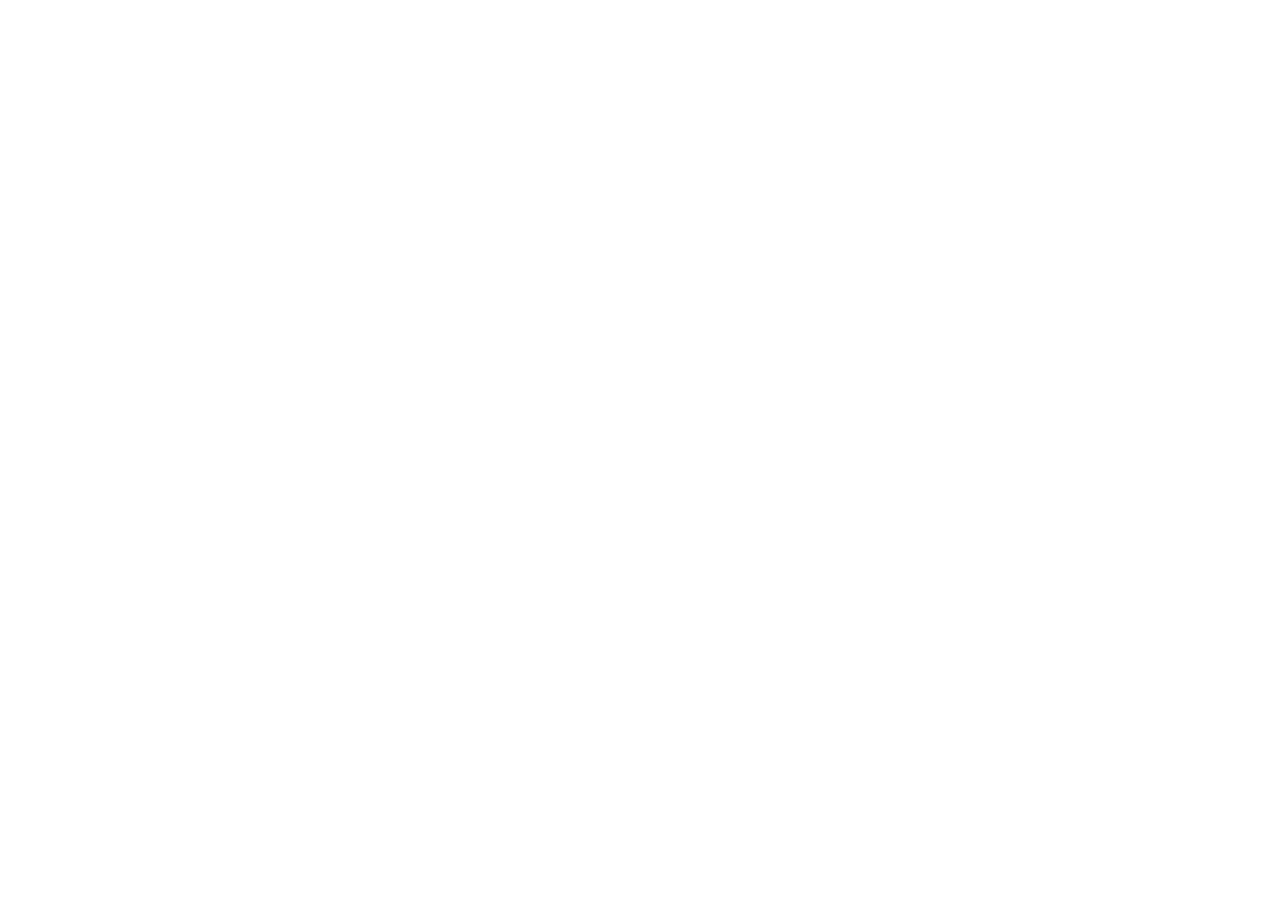
==== index.html @ fa435389 "Add files via upload" ====
<!doctype html>
<html lang="en">
  <head>
    <meta charset="UTF-8" />
    <link rel="icon" type="image/svg+xml" href="/vite.svg" />
    <meta name="viewport" content="width=device-width, initial-scale=1.0" />
    <title>PCTran TRIGA - Reactor Simulator</title>
    <script type="module" crossorigin src="/assets/index-DJJvks9R.js"></script>
    <link rel="stylesheet" crossorigin href="/assets/index-BDnC0hQQ.css">
  </head>
  <body>
    <div id="root"></div>
  </body>
</html>
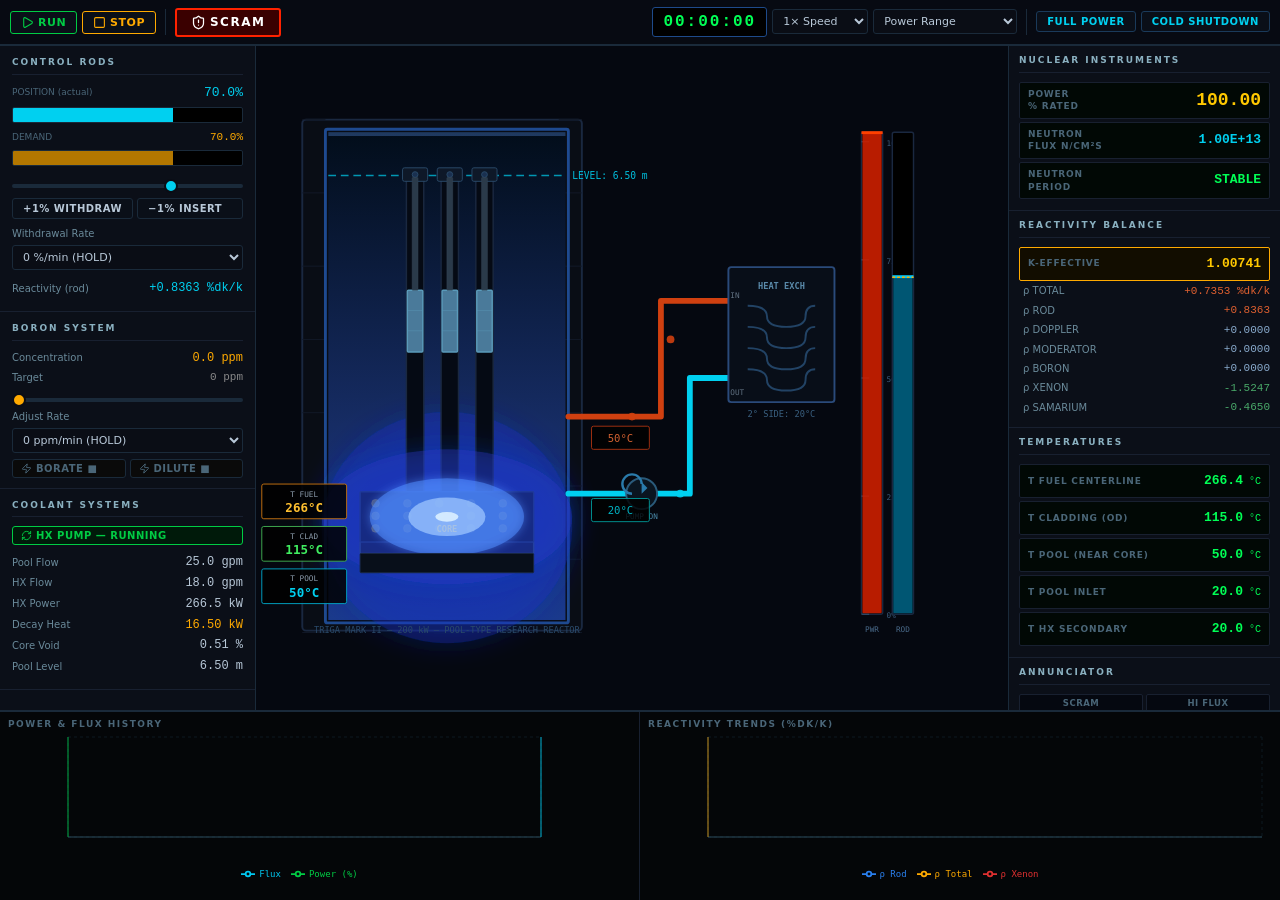
==== commit 685372ba: "Update index.html" ====
--- a/index.html
+++ b/index.html
@@ -5,8 +5,8 @@
     <link rel="icon" type="image/svg+xml" href="/vite.svg" />
     <meta name="viewport" content="width=device-width, initial-scale=1.0" />
     <title>PCTran TRIGA - Reactor Simulator</title>
-    <script type="module" crossorigin src="/assets/index-DJJvks9R.js"></script>
-    <link rel="stylesheet" crossorigin href="/assets/index-BDnC0hQQ.css">
+    <script type="module" crossorigin src="./assets/index-DJJvks9R.js"></script>
+    <link rel="stylesheet" crossorigin href="./assets/index-BDnC0hQQ.css">
   </head>
   <body>
     <div id="root"></div>
--- a/assets/index-BDnC0hQQ.css
+++ b/assets/index-BDnC0hQQ.css
@@ -0,0 +1 @@
+:root{--bg:#06080d;--bg-panel:#0b0f18;--bg-display:#010805;--bg-control:#0a0d15;--bg-section:#0e1420;--border:#182030;--border-dim:#1a2a3a;--border-hi:#1e4a8a;--border-accent:#2a6df4;--text:#b8c8d8;--text-dim:#4a6678;--text-label:#6a8a9a;--text-section:#8ab0c0;--green:#0c4;--green-hi:#0f5;--amber:#fa0;--amber-hi:#ffc800;--cyan:#00d0f0;--red:#f20;--red-hi:#f50;--blue:#2a70f0;--blue-dim:#1a3060;--font-mono:"Courier New", "Lucida Console", monospace;--font-ui:"Segoe UI", system-ui, -apple-system, sans-serif}*,:before,:after{box-sizing:border-box;margin:0;padding:0}html,body{height:100%;overflow:hidden}body{background:var(--bg);color:var(--text);font-family:var(--font-ui);font-size:12px;line-height:1.4}.sim-wrap{background:var(--bg);flex-direction:column;height:100vh;display:flex;overflow:hidden}.top-bar{border-bottom:2px solid var(--border-dim);background:#070a12;flex-wrap:wrap;flex-shrink:0;align-items:center;gap:6px;min-height:46px;padding:6px 10px;display:flex}.top-bar-sep{background:var(--border-dim);width:1px;height:26px;margin:0 4px}.top-bar-group{align-items:center;gap:5px;display:flex}.sim-clock{font-family:var(--font-mono);color:var(--green-hi);border:1px solid var(--border-hi);letter-spacing:2px;text-align:center;background:#000;border-radius:3px;min-width:90px;padding:3px 10px;font-size:16px;font-weight:700}.scram-annunciator{border:2px solid var(--red);color:var(--red-hi);font-family:var(--font-mono);letter-spacing:1px;background:#200000;border-radius:4px;align-items:center;gap:8px;padding:4px 12px;font-size:11px;font-weight:700;animation:.4s infinite alternate scram-flash;display:flex}@keyframes scram-flash{0%{box-shadow:0 0 0px var(--red);background:#200000}to{box-shadow:0 0 16px var(--red);background:#3a0000}}.btn{font-family:var(--font-ui);letter-spacing:.5px;color:var(--text);border:1px solid var(--border-dim);cursor:pointer;-webkit-user-select:none;user-select:none;white-space:nowrap;background:#0a0f18;border-radius:3px;align-items:center;gap:4px;padding:4px 10px;font-size:11px;font-weight:600;transition:all .12s;display:inline-flex}.btn:hover{border-color:var(--border-accent);color:#fff;background:#10182a}.btn-run{color:var(--green);border-color:var(--green)}.btn-run:hover{box-shadow:0 0 8px var(--green);background:#002010}.btn-run.active{box-shadow:0 0 6px var(--green);background:#001a0c}.btn-stop{color:var(--amber);border-color:var(--amber)}.btn-stop:hover{box-shadow:0 0 8px var(--amber);background:#1a1000}.btn-scram{color:#fff;border:2px solid var(--red);letter-spacing:1.5px;background:#3a0000;padding:5px 14px;font-size:12px}.btn-scram:hover{box-shadow:0 0 12px var(--red);background:#500}.btn-scram.scrammed{box-shadow:0 0 20px var(--red);background:#600000;animation:.5s infinite alternate scram-btn-pulse}@keyframes scram-btn-pulse{0%{box-shadow:0 0 8px var(--red)}to{box-shadow:0 0 24px var(--red)}}.btn-reset{color:var(--amber);border-color:var(--amber);background:#1a1000;padding:3px 8px;font-size:10px}.btn-reset:hover{background:#2a1a00}.btn-init{color:var(--cyan);border-color:#1a3a5a;font-size:10px}.btn-init:hover{border-color:var(--cyan);background:#001820}.btn-toggle{padding:3px 8px;font-size:10px}.btn-toggle.on{color:var(--green);border-color:var(--green);background:#001a0a}.btn-toggle.off{color:var(--text-dim);border-color:var(--border-dim);background:#0a0a0a}.ctrl-select{color:var(--text);border:1px solid var(--border-dim);font-size:11px;font-family:var(--font-ui);cursor:pointer;background:#0a0d15;border-radius:3px;outline:none;padding:4px 6px}.ctrl-select:hover{border-color:var(--border-hi)}.ctrl-select option{background:#0a0d15}.main-grid{flex:1;grid-template-columns:256px 1fr 272px;min-height:0;display:grid;overflow:hidden}.ctrl-col{background:var(--bg-panel);border-right:1px solid var(--border-dim);overflow:hidden auto}.ctrl-col::-webkit-scrollbar{width:4px}.ctrl-col::-webkit-scrollbar-thumb{background:var(--border-dim);border-radius:2px}.mimic-col{background:#050810;position:relative;overflow:hidden}.instr-col{background:var(--bg-panel);border-left:1px solid var(--border-dim);overflow:hidden auto}.instr-col::-webkit-scrollbar{width:4px}.instr-col::-webkit-scrollbar-thumb{background:var(--border-dim);border-radius:2px}.ctrl-section{border-bottom:1px solid var(--border);padding:10px 12px}.section-title{letter-spacing:2px;color:var(--text-section);text-transform:uppercase;border-bottom:1px solid var(--border);margin-bottom:9px;padding-bottom:5px;font-size:9px;font-weight:700}.rod-display{align-items:stretch;gap:8px;margin-bottom:8px;display:flex}.rod-label{color:var(--text-dim);writing-mode:vertical-rl;text-orientation:mixed;font-size:10px;rotate:180deg}.rod-bar-wrap{flex-direction:column;flex:1;gap:2px;display:flex}.rod-track{border:1px solid var(--border-dim);background:#000;border-radius:2px;height:16px;position:relative;overflow:hidden}.rod-fill-pos{background:var(--cyan);height:100%;transition:width .15s linear}.rod-fill-dem{background:var(--amber);opacity:.7;height:100%;transition:width .15s linear}.rod-num-row{justify-content:space-between;align-items:center;display:flex}.rod-num-label{color:var(--text-dim);font-size:9px}.rod-num-val{font-family:var(--font-mono);color:var(--cyan);font-size:13px}.rod-num-val.demand{color:var(--amber);font-size:11px}.slider{appearance:none;background:var(--border-dim);cursor:pointer;border-radius:2px;outline:none;width:100%;height:4px}.slider::-webkit-slider-thumb{-webkit-appearance:none;background:var(--cyan);cursor:pointer;border:2px solid #0a0d15;border-radius:50%;width:14px;height:14px}.slider.amber-thumb::-webkit-slider-thumb{background:var(--amber)}.slider:hover{background:var(--border-hi)}.readout-row{justify-content:space-between;align-items:center;margin-bottom:4px;display:flex}.readout-label{color:var(--text-label);font-size:10px}.readout-val{font-family:var(--font-mono);color:var(--text);font-size:12px}.readout-val.cyan{color:var(--cyan)}.readout-val.amber{color:var(--amber)}.readout-val.green{color:var(--green)}.readout-val.red{color:var(--red)}.instr-section{border-bottom:1px solid var(--border);padding:8px 10px}.instr-block{background:var(--bg-display);border:1px solid var(--border);border-radius:2px;justify-content:space-between;align-items:center;min-height:34px;margin-bottom:3px;padding:5px 8px;display:flex}.instr-block.warn{border-color:var(--amber);background:#120d00}.instr-block.alarm{border-color:var(--red);background:#120000}.instr-label{letter-spacing:.8px;color:var(--text-dim);text-transform:uppercase;flex:1;font-size:9px;font-weight:600}.instr-val{font-family:var(--font-mono);color:var(--green-hi);text-align:right;min-width:90px;font-size:18px;font-weight:700}.instr-val.sm{min-width:80px;font-size:13px}.instr-val.amber{color:var(--amber-hi)}.instr-val.cyan{color:var(--cyan)}.instr-val.red{color:var(--red-hi);animation:.6s step-start infinite alarm-blink}.instr-val.dim{color:var(--text-dim);font-size:13px}@keyframes alarm-blink{50%{opacity:0}}.alarm-grid{grid-template-columns:repeat(2,1fr);gap:3px;display:grid}.alarm-tile{border:1px solid var(--border);letter-spacing:.5px;text-align:center;color:var(--text-dim);text-transform:uppercase;background:#050810;border-radius:2px;padding:3px 5px;font-size:8.5px;font-weight:700;transition:all .1s}.alarm-tile.active-alarm{border-color:var(--red);color:var(--red-hi);background:#250000;animation:.45s infinite alternate tile-flash}.alarm-tile.active-warn{border-color:var(--amber);color:var(--amber-hi);background:#180e00}@keyframes tile-flash{0%{background:#200000}to{background:#400000}}.mimic-svg{width:100%;height:100%;display:block}.strip-row{border-top:2px solid var(--border-dim);flex-shrink:0;grid-template-columns:1fr 1fr;height:190px;display:grid}.chart-panel{border-right:1px solid var(--border);background:#040608;flex-direction:column;padding:6px 8px;display:flex}.chart-panel:last-child{border-right:none}.chart-title{letter-spacing:1.5px;color:var(--text-dim);text-transform:uppercase;flex-shrink:0;margin-bottom:4px;font-size:9px;font-weight:700}
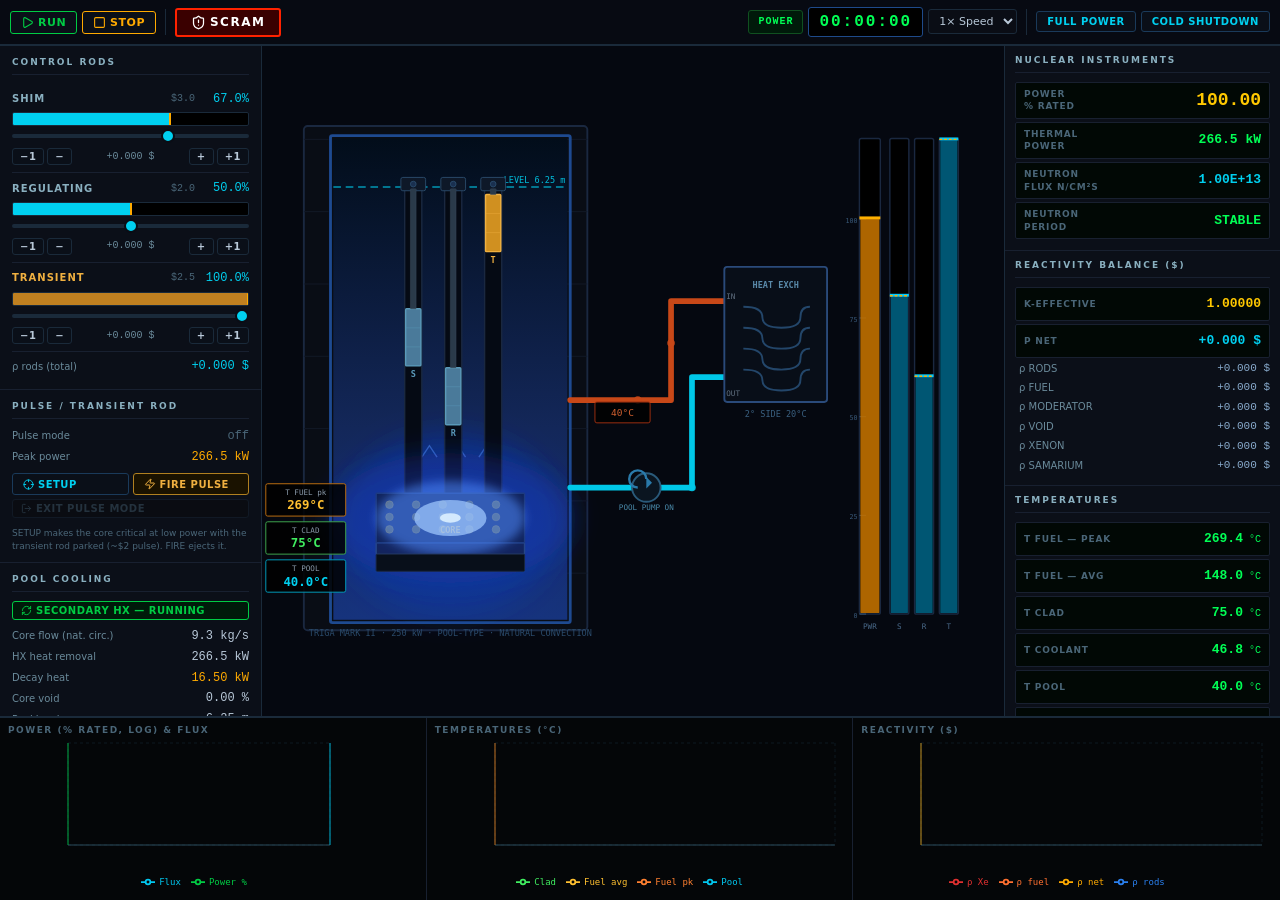
==== commit ce72c4e3: "revamp 6 we dont talk about revamp 4" ====
--- a/index.html
+++ b/index.html
@@ -4,9 +4,9 @@
     <meta charset="UTF-8" />
     <link rel="icon" type="image/svg+xml" href="/vite.svg" />
     <meta name="viewport" content="width=device-width, initial-scale=1.0" />
-    <title>PCTran TRIGA - Reactor Simulator</title>
-    <script type="module" crossorigin src="./assets/index-DJJvks9R.js"></script>
-    <link rel="stylesheet" crossorigin href="./assets/index-BDnC0hQQ.css">
+    <title>TRIGA Mark II Simulator</title>
+    <script type="module" crossorigin src="/assets/index-CFyVoVIj.js"></script>
+    <link rel="stylesheet" crossorigin href="/assets/index-DnBarvwS.css">
   </head>
   <body>
     <div id="root"></div>
--- a/assets/index-DnBarvwS.css
+++ b/assets/index-DnBarvwS.css
@@ -0,0 +1 @@
+:root{--bg:#06080d;--bg-panel:#0b0f18;--bg-display:#010805;--bg-control:#0a0d15;--bg-section:#0e1420;--border:#182030;--border-dim:#1a2a3a;--border-hi:#1e4a8a;--border-accent:#2a6df4;--text:#b8c8d8;--text-dim:#4a6678;--text-label:#6a8a9a;--text-section:#8ab0c0;--green:#0c4;--green-hi:#0f5;--amber:#fa0;--amber-hi:#ffc800;--cyan:#00d0f0;--red:#f20;--red-hi:#f50;--pulse:#f0b040;--blue:#2a70f0;--font-mono:"Courier New", "Lucida Console", monospace;--font-ui:"Segoe UI", system-ui, -apple-system, sans-serif}*,:before,:after{box-sizing:border-box;margin:0;padding:0}html,body{height:100%;overflow:hidden}body{background:var(--bg);color:var(--text);font-family:var(--font-ui);font-size:12px;line-height:1.4}.sim-wrap{background:var(--bg);flex-direction:column;height:100vh;display:flex;overflow:hidden}.top-bar{border-bottom:2px solid var(--border-dim);background:#070a12;flex-wrap:wrap;flex-shrink:0;align-items:center;gap:6px;min-height:46px;padding:6px 10px;display:flex}.top-bar-sep{background:var(--border-dim);width:1px;height:26px;margin:0 4px}.top-bar-group{align-items:center;gap:5px;display:flex}.sim-clock{font-family:var(--font-mono);color:var(--green-hi);border:1px solid var(--border-hi);letter-spacing:2px;text-align:center;background:#000;border-radius:3px;min-width:90px;padding:3px 10px;font-size:16px;font-weight:700}.range-badge{font-family:var(--font-mono);letter-spacing:1px;border:1px solid;border-radius:3px;padding:4px 9px;font-size:10px;font-weight:700}.range-badge.source{color:#5a8aaa;background:#060c14;border-color:#2a4a6a}.range-badge.intermediate{color:var(--amber);background:#120c00;border-color:#5a4010}.range-badge.power{color:var(--green-hi);background:#001a0a;border-color:#105020}.scram-annunciator{border:2px solid var(--red);color:var(--red-hi);font-family:var(--font-mono);letter-spacing:1px;background:#200000;border-radius:4px;align-items:center;gap:8px;padding:4px 12px;font-size:11px;font-weight:700;animation:.4s infinite alternate scram-flash;display:flex}@keyframes scram-flash{0%{box-shadow:0 0 0px var(--red);background:#200000}to{box-shadow:0 0 16px var(--red);background:#3a0000}}.btn{font-family:var(--font-ui);letter-spacing:.5px;color:var(--text);border:1px solid var(--border-dim);cursor:pointer;-webkit-user-select:none;user-select:none;white-space:nowrap;background:#0a0f18;border-radius:3px;align-items:center;gap:4px;padding:4px 10px;font-size:11px;font-weight:600;transition:all .12s;display:inline-flex}.btn:hover{border-color:var(--border-accent);color:#fff;background:#10182a}.btn:disabled{opacity:.4;cursor:not-allowed}.btn:disabled:hover{border-color:var(--border-dim);color:var(--text);box-shadow:none;background:#0a0f18}.btn-run{color:var(--green);border-color:var(--green)}.btn-run:hover{box-shadow:0 0 8px var(--green);background:#002010}.btn-run.active{box-shadow:0 0 6px var(--green);background:#001a0c}.btn-stop{color:var(--amber);border-color:var(--amber)}.btn-stop:hover{box-shadow:0 0 8px var(--amber);background:#1a1000}.btn-scram{color:#fff;border:2px solid var(--red);letter-spacing:1.5px;background:#3a0000;padding:5px 14px;font-size:12px}.btn-scram:hover{box-shadow:0 0 12px var(--red);background:#500}.btn-scram.scrammed{box-shadow:0 0 20px var(--red);background:#600000;animation:.5s infinite alternate scram-btn-pulse}@keyframes scram-btn-pulse{0%{box-shadow:0 0 8px var(--red)}to{box-shadow:0 0 24px var(--red)}}.btn-reset{color:var(--amber);border-color:var(--amber);background:#1a1000;padding:3px 8px;font-size:10px}.btn-reset:hover{background:#2a1a00}.btn-init{color:var(--cyan);border-color:#1a3a5a;font-size:10px}.btn-init:hover{border-color:var(--cyan);background:#001820}.btn-pulse{color:var(--pulse);background:#1a1200;border-color:#b08020;font-size:10px}.btn-pulse:hover:not(:disabled){color:#ffd060;background:#2a1e00;box-shadow:0 0 10px #b08020}.btn-toggle{padding:3px 8px;font-size:10px}.btn-toggle.on{color:var(--green);border-color:var(--green);background:#001a0a}.btn-toggle.off{color:var(--text-dim);border-color:var(--border-dim);background:#0a0a0a}.ctrl-select{color:var(--text);border:1px solid var(--border-dim);font-size:11px;font-family:var(--font-ui);cursor:pointer;background:#0a0d15;border-radius:3px;outline:none;padding:4px 6px}.ctrl-select:hover{border-color:var(--border-hi)}.ctrl-select option{background:#0a0d15}.main-grid{flex:1;grid-template-columns:262px 1fr 276px;min-height:0;display:grid;overflow:hidden}.ctrl-col{background:var(--bg-panel);border-right:1px solid var(--border-dim);overflow:hidden auto}.instr-col{background:var(--bg-panel);border-left:1px solid var(--border-dim);overflow:hidden auto}.ctrl-col::-webkit-scrollbar{width:4px}.instr-col::-webkit-scrollbar{width:4px}.ctrl-col::-webkit-scrollbar-thumb{background:var(--border-dim);border-radius:2px}.instr-col::-webkit-scrollbar-thumb{background:var(--border-dim);border-radius:2px}.mimic-col{background:#050810;position:relative;overflow:hidden}.ctrl-section{border-bottom:1px solid var(--border);padding:10px 12px}.section-title{letter-spacing:2px;color:var(--text-section);text-transform:uppercase;border-bottom:1px solid var(--border);margin-bottom:9px;padding-bottom:5px;font-size:9px;font-weight:700}.rod-ctrl{border-bottom:1px solid var(--border);padding:7px 0}.rod-ctrl:last-of-type{border-bottom:none;padding-bottom:2px}.rod-ctrl-head{align-items:center;gap:6px;margin-bottom:5px;display:flex}.rod-ctrl-name{letter-spacing:1px;color:var(--text-section);flex:1;font-size:10px;font-weight:700}.rod-ctrl-worth{font-family:var(--font-mono);color:var(--text-dim);font-size:10px}.rod-ctrl-pos{font-family:var(--font-mono);color:var(--cyan);text-align:right;min-width:48px;font-size:12px}.rod-track{border:1px solid var(--border-dim);background:#000;border-radius:2px;height:14px;position:relative;overflow:hidden}.rod-fill-pos{background:var(--cyan);height:100%;transition:width .12s linear}.rod-fill-dem{background:var(--amber);opacity:.7;height:100%;transition:width .12s linear}.rod-dem-marker{background:var(--amber);width:2px;height:100%;position:absolute;top:0}.rod-ctrl .slider{margin:5px 0 0}.rod-ctrl-btns{align-items:center;gap:3px;margin-top:5px;display:flex}.rod-btn{flex:none;padding:2px 7px;font-size:10px}.rod-rho{text-align:center;font-family:var(--font-mono);color:var(--text-label);flex:1;font-size:10px}.slider{appearance:none;background:var(--border-dim);cursor:pointer;border-radius:2px;outline:none;width:100%;height:4px}.slider::-webkit-slider-thumb{-webkit-appearance:none;background:var(--cyan);cursor:pointer;border:2px solid #0a0d15;border-radius:50%;width:14px;height:14px}.slider:disabled{opacity:.4;cursor:not-allowed}.slider:hover:not(:disabled){background:var(--border-hi)}.pulse-btns{gap:4px;margin-top:8px;display:flex}.hint{color:var(--text-dim);margin-top:8px;font-size:9px;line-height:1.4}.readout-row{justify-content:space-between;align-items:center;margin-bottom:4px;display:flex}.readout-label{color:var(--text-label);font-size:10px}.readout-val{font-family:var(--font-mono);color:var(--text);font-size:12px}.readout-val.cyan{color:var(--cyan)}.readout-val.amber{color:var(--amber)}.readout-val.green{color:var(--green)}.readout-val.red{color:var(--red)}.instr-section{border-bottom:1px solid var(--border);padding:8px 10px}.instr-block{background:var(--bg-display);border:1px solid var(--border);border-radius:2px;justify-content:space-between;align-items:center;min-height:34px;margin-bottom:3px;padding:5px 8px;display:flex}.instr-block.warn{border-color:var(--amber);background:#120d00}.instr-block.alarm{border-color:var(--red);background:#120000}.instr-label{letter-spacing:.8px;color:var(--text-dim);text-transform:uppercase;flex:1;font-size:9px;font-weight:600}.instr-val{font-family:var(--font-mono);color:var(--green-hi);text-align:right;min-width:90px;font-size:18px;font-weight:700}.instr-val.sm{min-width:80px;font-size:13px}.instr-val.amber{color:var(--amber-hi)}.instr-val.cyan{color:var(--cyan)}.instr-val.red{color:var(--red-hi);animation:.6s step-start infinite alarm-blink}.instr-val.dim{color:var(--text-dim);font-size:13px}@keyframes alarm-blink{50%{opacity:0}}.alarm-grid{grid-template-columns:repeat(2,1fr);gap:3px;display:grid}.alarm-tile{border:1px solid var(--border);letter-spacing:.5px;text-align:center;color:var(--text-dim);text-transform:uppercase;background:#050810;border-radius:2px;padding:4px 5px;font-size:8.5px;font-weight:700;transition:all .1s}.alarm-tile.active-alarm{border-color:var(--red);color:var(--red-hi);background:#250000;animation:.45s infinite alternate tile-flash}.alarm-tile.active-warn{border-color:var(--amber);color:var(--amber-hi);background:#180e00}@keyframes tile-flash{0%{background:#200000}to{background:#400000}}.mimic-svg{width:100%;height:100%;display:block}.strip-row{border-top:2px solid var(--border-dim);flex-shrink:0;grid-template-columns:1fr 1fr 1fr;height:184px;display:grid}.chart-panel{border-right:1px solid var(--border);background:#040608;flex-direction:column;padding:6px 8px;display:flex}.chart-panel:last-child{border-right:none}.chart-title{letter-spacing:1.5px;color:var(--text-dim);text-transform:uppercase;flex-shrink:0;margin-bottom:4px;font-size:9px;font-weight:700}
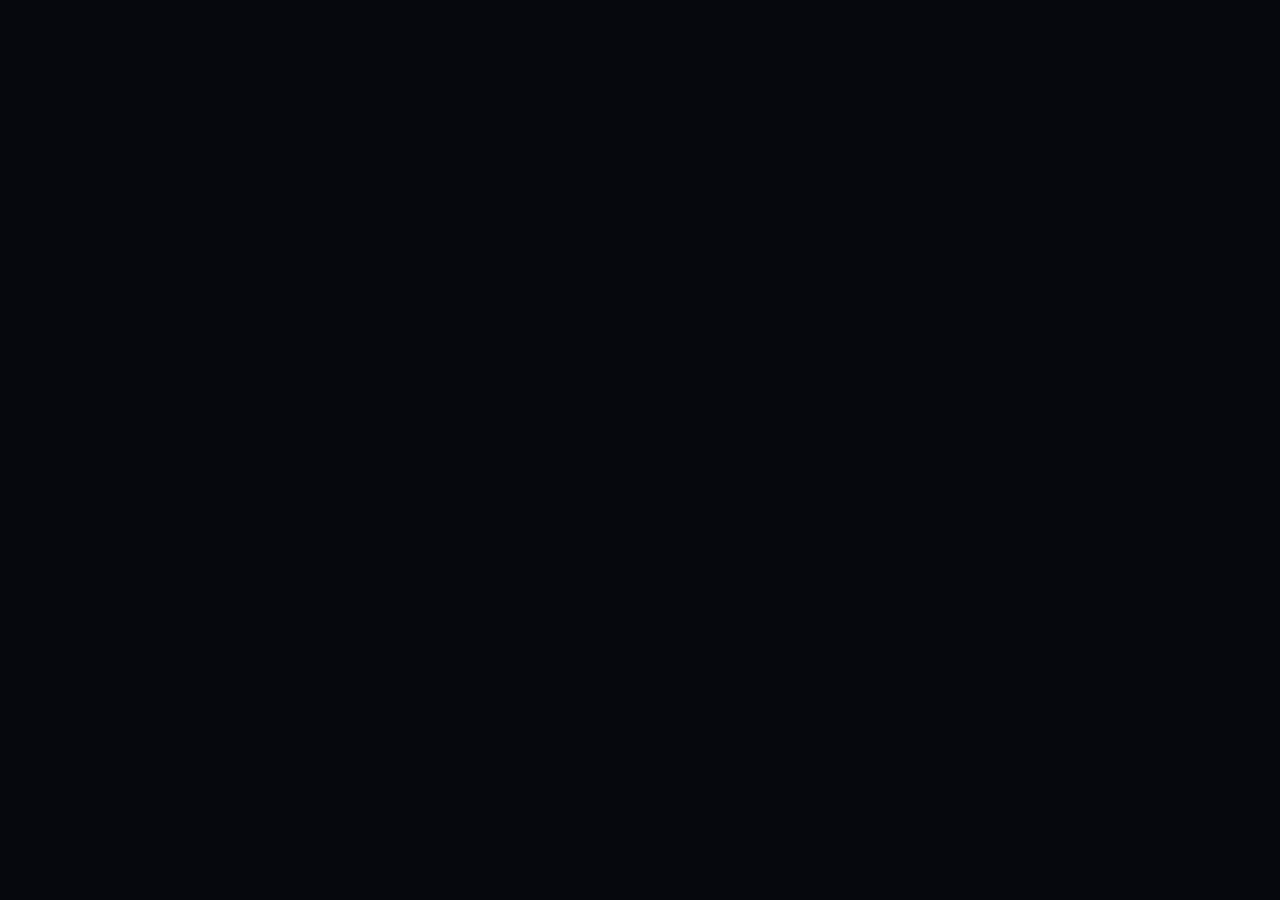
==== commit f6cb8b07: "fix3" ====
--- a/index.html
+++ b/index.html
@@ -5,7 +5,42 @@
     <link rel="icon" type="image/svg+xml" href="/vite.svg" />
     <meta name="viewport" content="width=device-width, initial-scale=1.0" />
     <title>TRIGA Mark II Simulator</title>
-    <script type="module" crossorigin src="/assets/index-CFyVoVIj.js"></script>
+    <script type="module" crossorigin src="/assets/index-BaNCUjCa.js"></script>
+    <link rel="modulepreload" crossorigin href="/assets/rolldown-runtime-QTnfLwEv.js">
+    <link rel="modulepreload" crossorigin href="/assets/vendor-BZMcRpEe.js">
+    <link rel="modulepreload" crossorigin href="/assets/vendor-Ctxt25Tz.js">
+    <link rel="modulepreload" crossorigin href="/assets/vendor-DpFBzw7e.js">
+    <link rel="modulepreload" crossorigin href="/assets/vendor-DegjJ1eJ.js">
+    <link rel="modulepreload" crossorigin href="/assets/vendor-DWVK6OFR.js">
+    <link rel="modulepreload" crossorigin href="/assets/vendor-B32Zk5gE.js">
+    <link rel="modulepreload" crossorigin href="/assets/vendor-CwQOP6HF.js">
+    <link rel="modulepreload" crossorigin href="/assets/vendor-kJfK0Lpm.js">
+    <link rel="modulepreload" crossorigin href="/assets/vendor-V1QS24Xx.js">
+    <link rel="modulepreload" crossorigin href="/assets/vendor-kFM0bMTs.js">
+    <link rel="modulepreload" crossorigin href="/assets/vendor-DdHLI-xQ.js">
+    <link rel="modulepreload" crossorigin href="/assets/vendor-_TDjMzYc.js">
+    <link rel="modulepreload" crossorigin href="/assets/vendor-B53R4Moz.js">
+    <link rel="modulepreload" crossorigin href="/assets/vendor-B6ha3DKm.js">
+    <link rel="modulepreload" crossorigin href="/assets/vendor-CxgBBemy.js">
+    <link rel="modulepreload" crossorigin href="/assets/vendor-BB8e9TWo.js">
+    <link rel="modulepreload" crossorigin href="/assets/vendor-BGpxssPd.js">
+    <link rel="modulepreload" crossorigin href="/assets/vendor-Cv7o5KX0.js">
+    <link rel="modulepreload" crossorigin href="/assets/vendor-5QvY0DI0.js">
+    <link rel="modulepreload" crossorigin href="/assets/vendor-Ctan35sK.js">
+    <link rel="modulepreload" crossorigin href="/assets/vendor-CHcSov22.js">
+    <link rel="modulepreload" crossorigin href="/assets/vendor-C2muCVj6.js">
+    <link rel="modulepreload" crossorigin href="/assets/vendor-Dsj0YLNH.js">
+    <link rel="modulepreload" crossorigin href="/assets/vendor-Cl8zkidV.js">
+    <link rel="modulepreload" crossorigin href="/assets/vendor-bsQ_BfUo.js">
+    <link rel="modulepreload" crossorigin href="/assets/vendor-DwK2PByD.js">
+    <link rel="modulepreload" crossorigin href="/assets/vendor-Dla2xjAx.js">
+    <link rel="modulepreload" crossorigin href="/assets/vendor-C8RGh2PF.js">
+    <link rel="modulepreload" crossorigin href="/assets/vendor-BTma3ieX.js">
+    <link rel="modulepreload" crossorigin href="/assets/vendor-DStdh4Mx.js">
+    <link rel="modulepreload" crossorigin href="/assets/vendor-C2oHpeCA.js">
+    <link rel="modulepreload" crossorigin href="/assets/vendor-BqSJO5GV.js">
+    <link rel="modulepreload" crossorigin href="/assets/vendor-BQbBThRq.js">
+    <link rel="modulepreload" crossorigin href="/assets/vendor-vxjIlxUk.js">
     <link rel="stylesheet" crossorigin href="/assets/index-DnBarvwS.css">
   </head>
   <body>
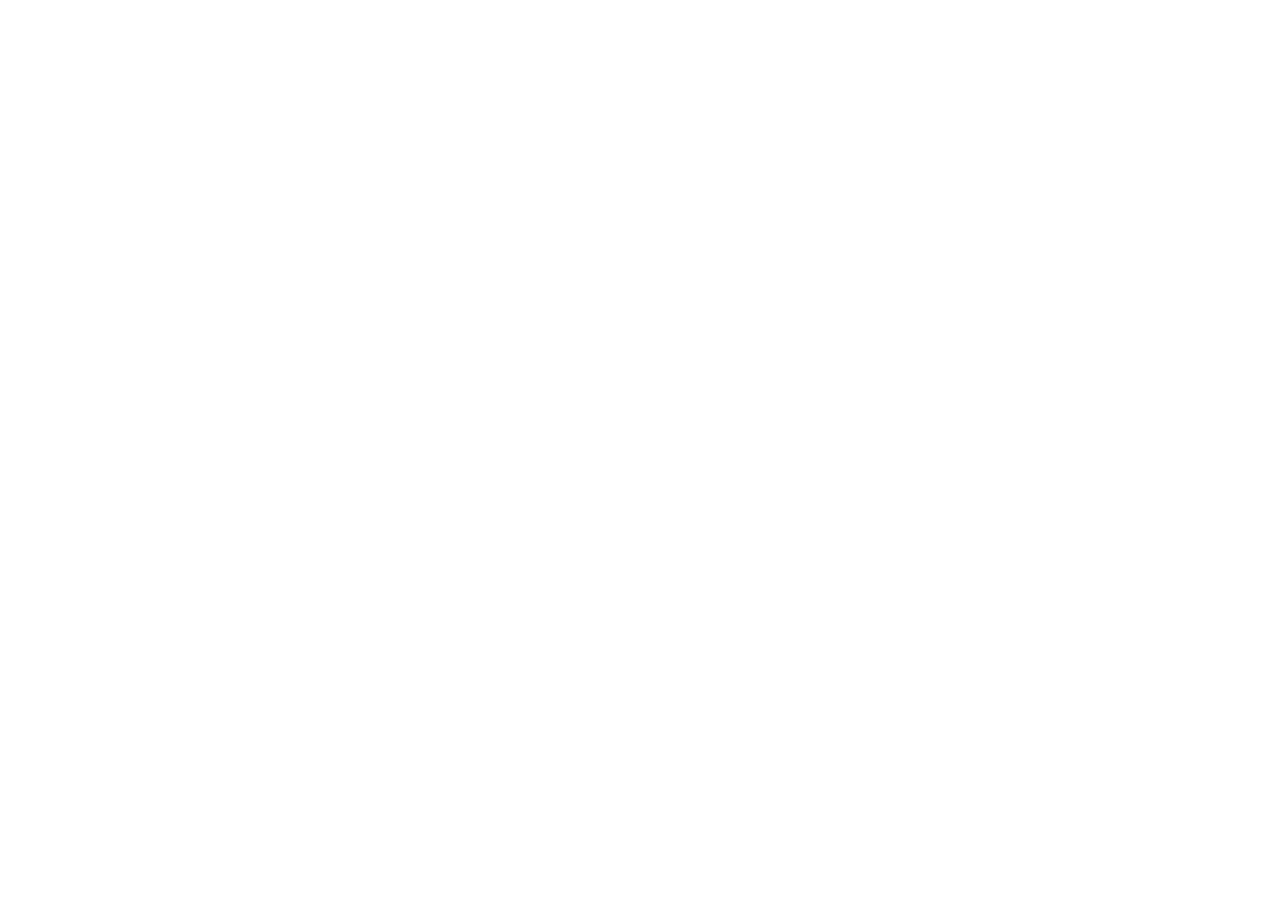
==== commit fb667602: "Rename index (4).html to index.html" ====
--- a/index.html
+++ b/index.html
@@ -5,42 +5,7 @@
     <link rel="icon" type="image/svg+xml" href="/vite.svg" />
     <meta name="viewport" content="width=device-width, initial-scale=1.0" />
     <title>TRIGA Mark II Simulator</title>
-    <script type="module" crossorigin src="/assets/index-BaNCUjCa.js"></script>
-    <link rel="modulepreload" crossorigin href="/assets/rolldown-runtime-QTnfLwEv.js">
-    <link rel="modulepreload" crossorigin href="/assets/vendor-BZMcRpEe.js">
-    <link rel="modulepreload" crossorigin href="/assets/vendor-Ctxt25Tz.js">
-    <link rel="modulepreload" crossorigin href="/assets/vendor-DpFBzw7e.js">
-    <link rel="modulepreload" crossorigin href="/assets/vendor-DegjJ1eJ.js">
-    <link rel="modulepreload" crossorigin href="/assets/vendor-DWVK6OFR.js">
-    <link rel="modulepreload" crossorigin href="/assets/vendor-B32Zk5gE.js">
-    <link rel="modulepreload" crossorigin href="/assets/vendor-CwQOP6HF.js">
-    <link rel="modulepreload" crossorigin href="/assets/vendor-kJfK0Lpm.js">
-    <link rel="modulepreload" crossorigin href="/assets/vendor-V1QS24Xx.js">
-    <link rel="modulepreload" crossorigin href="/assets/vendor-kFM0bMTs.js">
-    <link rel="modulepreload" crossorigin href="/assets/vendor-DdHLI-xQ.js">
-    <link rel="modulepreload" crossorigin href="/assets/vendor-_TDjMzYc.js">
-    <link rel="modulepreload" crossorigin href="/assets/vendor-B53R4Moz.js">
-    <link rel="modulepreload" crossorigin href="/assets/vendor-B6ha3DKm.js">
-    <link rel="modulepreload" crossorigin href="/assets/vendor-CxgBBemy.js">
-    <link rel="modulepreload" crossorigin href="/assets/vendor-BB8e9TWo.js">
-    <link rel="modulepreload" crossorigin href="/assets/vendor-BGpxssPd.js">
-    <link rel="modulepreload" crossorigin href="/assets/vendor-Cv7o5KX0.js">
-    <link rel="modulepreload" crossorigin href="/assets/vendor-5QvY0DI0.js">
-    <link rel="modulepreload" crossorigin href="/assets/vendor-Ctan35sK.js">
-    <link rel="modulepreload" crossorigin href="/assets/vendor-CHcSov22.js">
-    <link rel="modulepreload" crossorigin href="/assets/vendor-C2muCVj6.js">
-    <link rel="modulepreload" crossorigin href="/assets/vendor-Dsj0YLNH.js">
-    <link rel="modulepreload" crossorigin href="/assets/vendor-Cl8zkidV.js">
-    <link rel="modulepreload" crossorigin href="/assets/vendor-bsQ_BfUo.js">
-    <link rel="modulepreload" crossorigin href="/assets/vendor-DwK2PByD.js">
-    <link rel="modulepreload" crossorigin href="/assets/vendor-Dla2xjAx.js">
-    <link rel="modulepreload" crossorigin href="/assets/vendor-C8RGh2PF.js">
-    <link rel="modulepreload" crossorigin href="/assets/vendor-BTma3ieX.js">
-    <link rel="modulepreload" crossorigin href="/assets/vendor-DStdh4Mx.js">
-    <link rel="modulepreload" crossorigin href="/assets/vendor-C2oHpeCA.js">
-    <link rel="modulepreload" crossorigin href="/assets/vendor-BqSJO5GV.js">
-    <link rel="modulepreload" crossorigin href="/assets/vendor-BQbBThRq.js">
-    <link rel="modulepreload" crossorigin href="/assets/vendor-vxjIlxUk.js">
+    <script type="module" crossorigin src="/assets/index-CFyVoVIj.js"></script>
     <link rel="stylesheet" crossorigin href="/assets/index-DnBarvwS.css">
   </head>
   <body>
